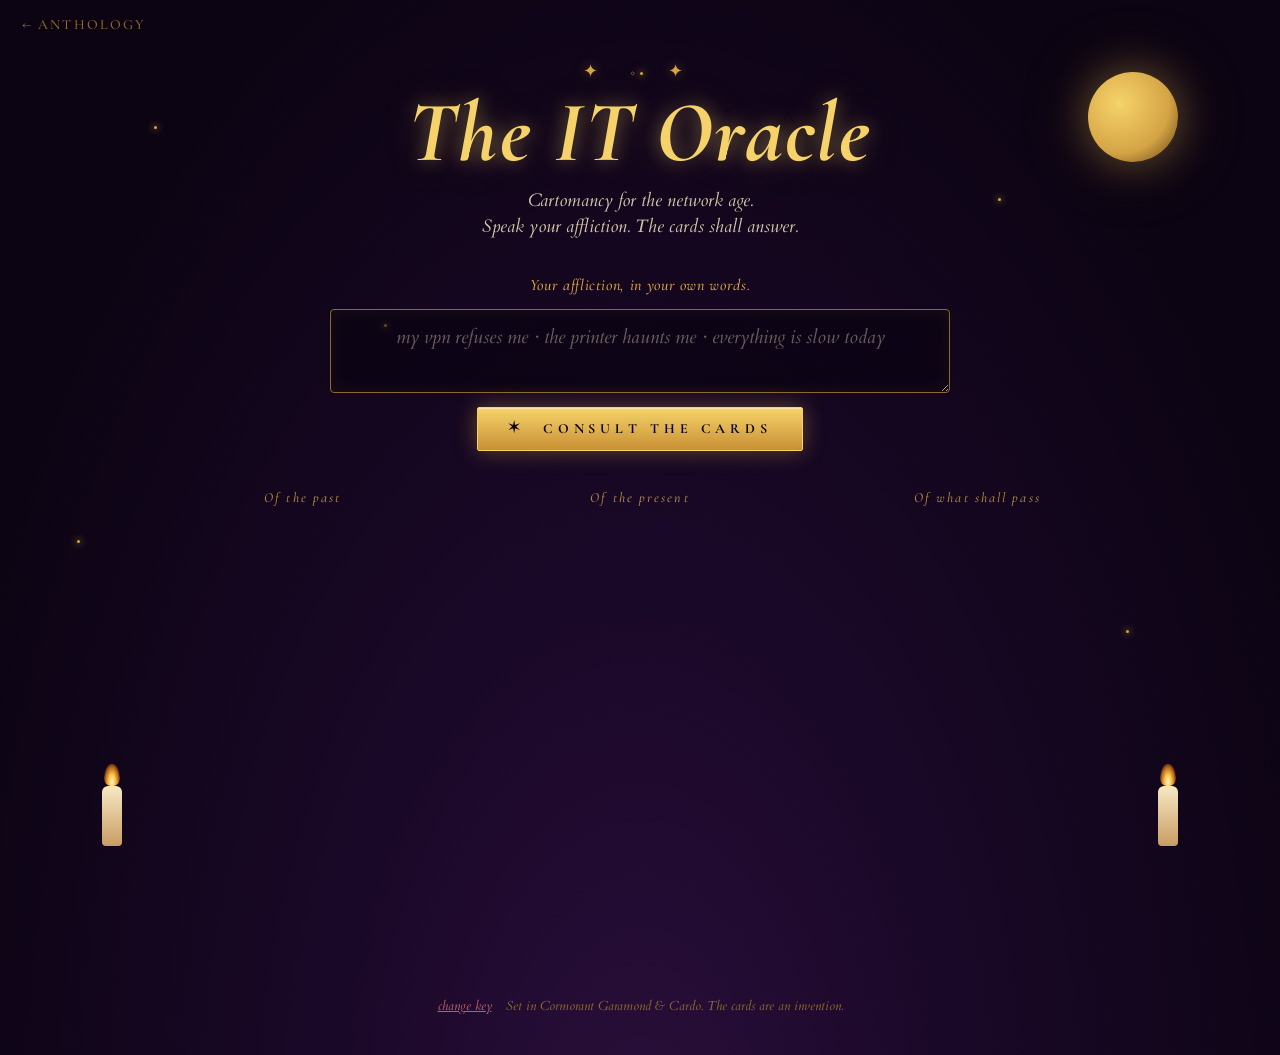
==== 02-it-oracle/index.html @ 90028b2d "Five Service Desks That Forgot They Were Software A small anthology of five low-fidelity prototypes " ====
<!doctype html>
<html lang="en">
<head>
<meta charset="utf-8" />
<meta name="viewport" content="width=device-width,initial-scale=1" />
<title>The IT Oracle — Cartomancy for the Network Age</title>
<link rel="preconnect" href="https://fonts.googleapis.com">
<link rel="preconnect" href="https://fonts.gstatic.com" crossorigin>
<link href="https://fonts.googleapis.com/css2?family=Cormorant+Garamond:ital,wght@0,400;0,500;0,700;1,400;1,700&family=Cardo:ital,wght@0,400;0,700;1,400&family=UnifrakturCook:wght@700&display=swap" rel="stylesheet">
<link rel="stylesheet" href="style.css" />
</head>
<body>

<a class="back-link" href="../">← anthology</a>

<div class="orrery">
  <div class="star s1"></div><div class="star s2"></div><div class="star s3"></div>
  <div class="star s4"></div><div class="star s5"></div><div class="star s6"></div>
  <div class="moon"></div>
  <div class="candle c1"><span></span></div>
  <div class="candle c2"><span></span></div>
</div>

<main class="stage">

  <header class="invocation">
    <div class="ornament">✦ ◇ ✦</div>
    <h1>The IT Oracle</h1>
    <p class="tag">Cartomancy for the network age.<br>Speak your affliction. The cards shall answer.</p>
  </header>

  <section class="ritual">
    <form id="askForm" class="ask">
      <label for="affliction">Your affliction, in your own words.</label>
      <textarea id="affliction" rows="2"
                placeholder="my vpn refuses me · the printer haunts me · everything is slow today"></textarea>
      <button type="submit" id="consult">
        <span class="b-glyph">✶</span> Consult the Cards
      </button>
    </form>
  </section>

  <section class="spread" id="spread" hidden>
    <div class="card-slot" data-slot="past">
      <div class="slot-label">Of the past</div>
      <div class="card" id="card-1"></div>
    </div>
    <div class="card-slot" data-slot="present">
      <div class="slot-label">Of the present</div>
      <div class="card" id="card-2"></div>
    </div>
    <div class="card-slot" data-slot="future">
      <div class="slot-label">Of what shall pass</div>
      <div class="card" id="card-3"></div>
    </div>
  </section>

  <section class="reading" id="reading" hidden>
    <div class="reading-frame">
      <div class="reading-corner tl"></div><div class="reading-corner tr"></div>
      <div class="reading-corner bl"></div><div class="reading-corner br"></div>
      <h2>The Oracle Speaks</h2>
      <div class="reading-text" id="readingText"></div>
      <div class="reading-foot">
        <button id="again" type="button">⟲ Ask Again</button>
      </div>
    </div>
  </section>

</main>

<footer class="page-foot">
  <a href="#" id="resetkey">change key</a>
  <span>Set in Cormorant Garamond &amp; Cardo. The cards are an invention.</span>
</footer>

<script src="../shared/demo-key.js" onerror="void 0"></script>
<script src="../shared/apikey.js"></script>
<script src="../shared/llm.js"></script>
<script src="script.js"></script>
</body>
</html>
---- 02-it-oracle/style.css ----
:root {
  --bg-deep: #0c0413;
  --bg: #1a0828;
  --bg-warm: #2a0f3b;
  --gold: #d5a445;
  --gold-bright: #f6d36a;
  --gold-dim: #8a6a2a;
  --cream: #f3e6c1;
  --cream-deep: #e8d8a8;
  --ink: #1c1108;
  --rose: #b66060;
}

* { box-sizing: border-box; }

html, body {
  margin: 0; min-height: 100%;
  background:
    radial-gradient(ellipse at 50% 110%, var(--bg-warm) 0%, var(--bg) 35%, var(--bg-deep) 80%);
  color: var(--cream);
  font-family: 'Cardo', 'Garamond', serif;
  overflow-x: hidden;
}

.back-link {
  position: fixed; top: 18px; left: 22px; z-index: 50;
  font: 500 14px/1 'Cormorant Garamond', serif;
  color: var(--gold-dim); text-decoration: none;
  letter-spacing: .15em; text-transform: uppercase;
}
.back-link:hover { color: var(--gold-bright); }

/* ORRERY — background lights */
.orrery { position: fixed; inset: 0; pointer-events: none; z-index: 0; }
.star {
  position: absolute; width: 3px; height: 3px;
  background: var(--gold); border-radius: 50%;
  box-shadow: 0 0 6px var(--gold-bright), 0 0 14px var(--gold);
  animation: twinkle 4s ease-in-out infinite;
}
.s1 { top: 14%; left: 12%; animation-delay: 0s; }
.s2 { top: 22%; left: 78%; animation-delay: .7s; }
.s3 { top: 60%; left: 6%;  animation-delay: 1.4s; }
.s4 { top: 8%;  left: 50%; animation-delay: 2.1s; }
.s5 { top: 70%; left: 88%; animation-delay: 2.7s; }
.s6 { top: 36%; left: 30%; animation-delay: 3.2s; }
@keyframes twinkle { 50% { opacity: .25; transform: scale(.7); } }

.moon {
  position: absolute; top: 8%; right: 8%;
  width: 90px; height: 90px; border-radius: 50%;
  background: radial-gradient(circle at 35% 35%, #f6d36a 0%, #d5a445 60%, #5a3d12 100%);
  box-shadow: 0 0 40px rgba(213,164,69,.4), 0 0 80px rgba(213,164,69,.18);
  filter: blur(.2px);
}

/* candle flicker */
.candle {
  position: absolute; bottom: 6%;
  width: 20px; height: 60px;
  background: linear-gradient(180deg, #f8e8c4 0%, #c89d62 100%);
  border-radius: 6px 6px 4px 4px;
}
.candle.c1 { left: 8%; }
.candle.c2 { right: 8%; }
.candle span {
  position: absolute; top: -22px; left: 2px; width: 16px; height: 22px;
  background: radial-gradient(ellipse at 50% 80%, #fff6c0 0%, #f7c447 30%, #b35d18 60%, transparent 80%);
  border-radius: 60% 60% 50% 50% / 80% 80% 50% 50%;
  filter: blur(.4px);
  animation: flicker 1.5s infinite alternate;
}
@keyframes flicker {
  0%   { transform: scale(1) translateY(0)   skewX(0deg); opacity: 1; }
  30%  { transform: scale(1.04) translateY(-1px) skewX(-3deg); opacity: .92; }
  60%  { transform: scale(.96) translateY(1px) skewX(3deg); opacity: 1; }
  100% { transform: scale(1) translateY(0) skewX(0deg);  opacity: .95; }
}

/* STAGE */
.stage {
  position: relative; z-index: 1;
  max-width: 1100px;
  margin: 0 auto;
  padding: 60px 24px 80px;
  text-align: center;
}

.invocation { margin-bottom: 36px; }
.ornament {
  font-family: 'Cormorant Garamond', serif;
  color: var(--gold);
  letter-spacing: .8em;
  font-size: 18px; margin-bottom: 8px;
  text-shadow: 0 0 12px rgba(213,164,69,.5);
}
.invocation h1 {
  font: 700 italic clamp(48px, 7vw, 86px)/1 'Cormorant Garamond', serif;
  color: var(--gold-bright);
  letter-spacing: .02em;
  margin: 0 0 12px;
  text-shadow:
    0 0 18px rgba(246,211,106,.4),
    0 0 40px rgba(246,211,106,.25);
}
.invocation .tag {
  font: italic 18px/1.45 'Cardo', serif;
  color: var(--cream);
  margin: 0;
  opacity: .85;
}

/* ASK FORM */
.ritual {
  margin: 30px auto 40px;
  max-width: 620px;
}
.ask {
  display: flex; flex-direction: column; gap: 14px; align-items: stretch;
}
.ask label {
  font: italic 500 16px/1.2 'Cormorant Garamond', serif;
  letter-spacing: .04em; color: var(--gold);
}
.ask textarea {
  font: italic 19px/1.4 'Cardo', serif;
  color: var(--cream);
  background: rgba(8, 2, 16, 0.55);
  border: 1px solid var(--gold-dim);
  border-radius: 4px;
  padding: 14px 18px;
  outline: none;
  resize: vertical;
  text-align: center;
  box-shadow: inset 0 0 18px rgba(213,164,69,.08);
}
.ask textarea::placeholder { color: rgba(243,230,193,.4); }
.ask textarea:focus {
  border-color: var(--gold);
  box-shadow: inset 0 0 22px rgba(213,164,69,.16), 0 0 0 1px rgba(213,164,69,.35);
}
.ask button {
  align-self: center;
  font: 700 14px/1 'Cormorant Garamond', serif;
  letter-spacing: .35em; text-transform: uppercase;
  color: var(--bg-deep);
  background: linear-gradient(180deg, #f6d36a 0%, #c89034 100%);
  border: 1px solid var(--gold-bright);
  padding: 14px 30px;
  cursor: pointer;
  border-radius: 2px;
  box-shadow: 0 0 22px rgba(213,164,69,.4), inset 0 1px 0 rgba(255,255,255,.4);
  transition: transform .15s ease, box-shadow .15s ease;
}
.ask button:hover { transform: translateY(-2px); box-shadow: 0 6px 30px rgba(213,164,69,.55); }
.ask button:disabled { opacity: .6; cursor: progress; }
.b-glyph { display: inline-block; margin-right: 10px; transform: translateY(-1px); }

/* SPREAD */
.spread {
  display: grid;
  grid-template-columns: repeat(3, 1fr);
  gap: 32px;
  margin: 32px auto 40px;
  max-width: 980px;
  perspective: 1200px;
}
.card-slot { text-align: center; }
.slot-label {
  font: italic 500 14px/1 'Cormorant Garamond', serif;
  color: var(--gold);
  letter-spacing: .15em;
  margin-bottom: 12px;
  opacity: .8;
}
.card {
  aspect-ratio: 2 / 3;
  position: relative;
  transform-style: preserve-3d;
  transition: transform 1.2s cubic-bezier(.6,.05,.2,1);
  cursor: default;
  margin: 0 auto;
  max-width: 240px;
}
.card.flipped { transform: rotateY(180deg); }

.card .face {
  position: absolute; inset: 0;
  backface-visibility: hidden;
  border-radius: 8px;
  overflow: hidden;
  box-shadow:
    0 14px 40px rgba(0,0,0,.5),
    0 0 0 2px var(--gold-dim) inset,
    0 0 0 4px #0a0410 inset,
    0 0 0 5px var(--gold) inset;
}
.card .back {
  background:
    radial-gradient(ellipse at 50% 30%, #4a1a6e 0%, #2a0f3b 60%, #15052a 100%);
  display: flex; align-items: center; justify-content: center;
}
.card .back-symbol {
  width: 60%; height: 60%;
  color: var(--gold-bright);
  filter: drop-shadow(0 0 8px rgba(246,211,106,.4));
}
.card .front {
  background: linear-gradient(180deg, var(--cream) 0%, var(--cream-deep) 100%);
  color: var(--ink);
  transform: rotateY(180deg);
  padding: 14px 12px 12px;
  display: flex; flex-direction: column; align-items: center; justify-content: space-between;
}
.card .roman {
  font: 700 14px/1 'Cormorant Garamond', serif;
  letter-spacing: .25em;
  color: var(--gold-dim);
}
.card .glyph {
  flex: 1;
  display: flex; align-items: center; justify-content: center;
  width: 100%;
}
.card .glyph svg {
  width: 70%; height: 70%;
  color: var(--ink);
}
.card .name {
  font: 700 13px/1.15 'Cormorant Garamond', serif;
  letter-spacing: .08em;
  text-transform: uppercase;
  text-align: center;
  border-top: 1px solid var(--gold-dim);
  padding-top: 6px;
  width: 100%;
  font-feature-settings: "smcp";
}

/* READING */
.reading { margin: 24px auto 0; max-width: 760px; }
.reading-frame {
  background:
    radial-gradient(ellipse at 50% 0%, rgba(213,164,69,.08), transparent 60%),
    rgba(12, 4, 19, 0.65);
  border: 1px solid var(--gold-dim);
  padding: 38px 36px 28px;
  position: relative;
  box-shadow: 0 0 50px rgba(213,164,69,.12), inset 0 0 60px rgba(0,0,0,.4);
}
.reading-corner {
  position: absolute; width: 22px; height: 22px;
  border: 2px solid var(--gold);
}
.reading-corner.tl { top: 8px; left: 8px;  border-right: 0; border-bottom: 0; }
.reading-corner.tr { top: 8px; right: 8px; border-left: 0;  border-bottom: 0; }
.reading-corner.bl { bottom: 8px; left: 8px;  border-right: 0; border-top: 0; }
.reading-corner.br { bottom: 8px; right: 8px; border-left: 0;  border-top: 0; }
.reading h2 {
  font: italic 700 28px/1 'Cormorant Garamond', serif;
  letter-spacing: .04em;
  color: var(--gold-bright);
  margin: 0 0 16px;
}
.reading-text {
  font: 400 19px/1.6 'Cardo', serif;
  text-align: left;
  white-space: pre-wrap;
  color: var(--cream);
  min-height: 50px;
}
.reading-text.thinking { color: var(--gold-dim); font-style: italic; }
.reading-foot { margin-top: 20px; text-align: right; }
#again {
  font: 500 12px/1 'Cormorant Garamond', serif;
  letter-spacing: .25em; text-transform: uppercase;
  background: transparent; color: var(--gold);
  border: 1px solid var(--gold-dim);
  padding: 9px 18px;
  cursor: pointer;
}
#again:hover { color: var(--gold-bright); border-color: var(--gold); }

.page-foot {
  position: relative; z-index: 1;
  text-align: center;
  padding: 0 24px 40px;
  font: italic 13px/1.4 'Cardo', serif;
  color: var(--gold-dim);
  display: flex; justify-content: center; gap: 14px;
}
.page-foot a { color: var(--rose); text-decoration: underline; }

@media (max-width: 700px) {
  .spread { grid-template-columns: 1fr; gap: 20px; }
  .card { max-width: 70%; }
}
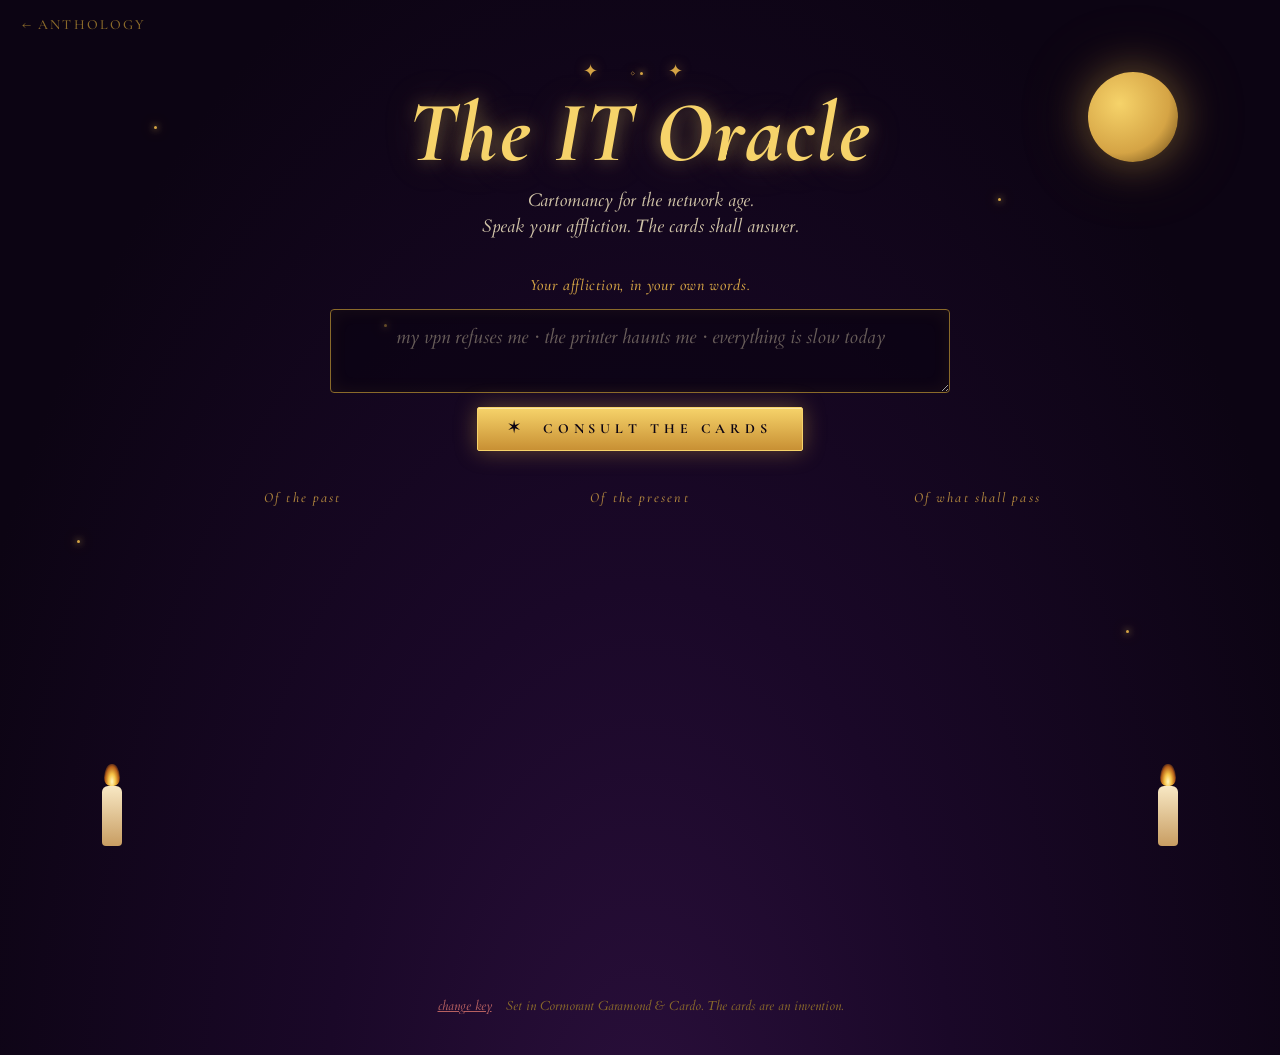
==== commit ac4e11e3: "Remove demo API key, require user-provided key only The public deploy at publications.barcik.trainin" ====
--- a/02-it-oracle/index.html
+++ b/02-it-oracle/index.html
@@ -74,7 +74,6 @@
   <span>Set in Cormorant Garamond &amp; Cardo. The cards are an invention.</span>
 </footer>
 
-<script src="../shared/demo-key.js" onerror="void 0"></script>
 <script src="../shared/apikey.js"></script>
 <script src="../shared/llm.js"></script>
 <script src="script.js"></script>
